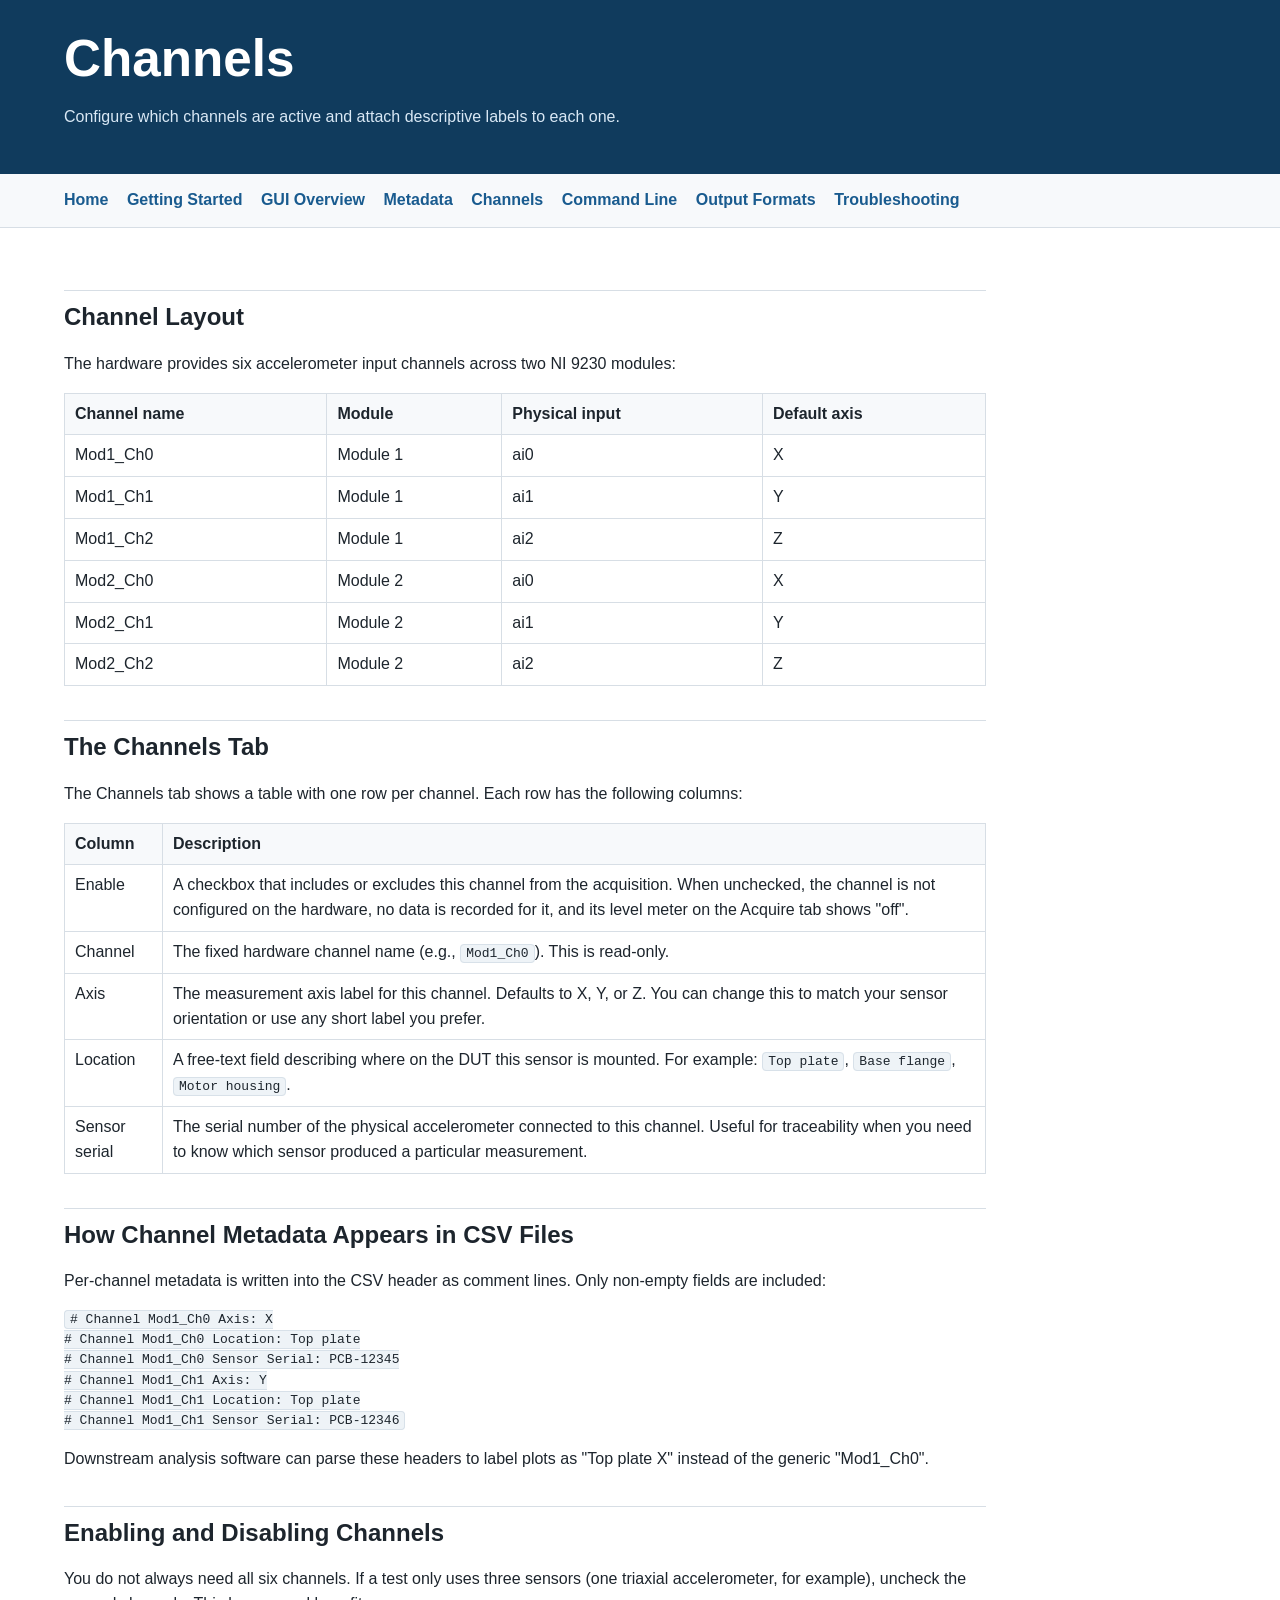
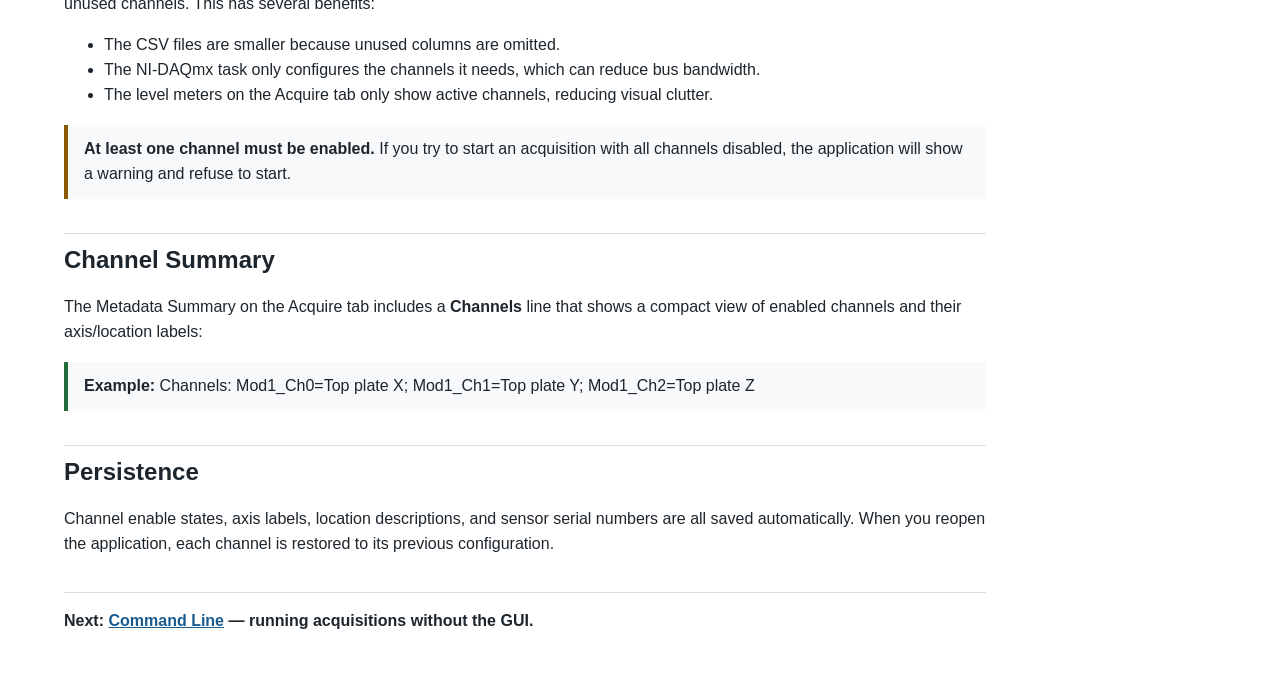
==== docs/manual/channels.html @ 4ba175af "Added HDF5 output format" ====
<!DOCTYPE html>
<html lang="en">
<head>
  <meta charset="utf-8">
  <meta name="viewport" content="width=device-width, initial-scale=1">
  <title>Channels &mdash; Vibetest DAQ Manual</title>
  <link rel="stylesheet" href="manual.css">
</head>
<body>

<header>
  <h1>Channels</h1>
  <p>Configure which channels are active and attach descriptive labels to each one.</p>
</header>

<nav>
  <a href="index.html">Home</a>
  <a href="getting-started.html">Getting Started</a>
  <a href="gui-overview.html">GUI Overview</a>
  <a href="metadata.html">Metadata</a>
  <a href="channels.html">Channels</a>
  <a href="cli.html">Command Line</a>
  <a href="csv-format.html">Output Formats</a>
  <a href="troubleshooting.html">Troubleshooting</a>
</nav>

<main>

<h2>Channel Layout</h2>

<p>The hardware provides six accelerometer input channels across two NI&nbsp;9230
modules:</p>

<table>
  <tr><th>Channel name</th><th>Module</th><th>Physical input</th><th>Default axis</th></tr>
  <tr><td>Mod1_Ch0</td><td>Module 1</td><td>ai0</td><td>X</td></tr>
  <tr><td>Mod1_Ch1</td><td>Module 1</td><td>ai1</td><td>Y</td></tr>
  <tr><td>Mod1_Ch2</td><td>Module 1</td><td>ai2</td><td>Z</td></tr>
  <tr><td>Mod2_Ch0</td><td>Module 2</td><td>ai0</td><td>X</td></tr>
  <tr><td>Mod2_Ch1</td><td>Module 2</td><td>ai1</td><td>Y</td></tr>
  <tr><td>Mod2_Ch2</td><td>Module 2</td><td>ai2</td><td>Z</td></tr>
</table>

<h2>The Channels Tab</h2>

<p>The Channels tab shows a table with one row per channel. Each row has the
following columns:</p>

<table>
  <tr><th>Column</th><th>Description</th></tr>
  <tr>
    <td>Enable</td>
    <td>A checkbox that includes or excludes this channel from the acquisition. When
        unchecked, the channel is not configured on the hardware, no data is recorded
        for it, and its level meter on the Acquire tab shows "off".</td>
  </tr>
  <tr>
    <td>Channel</td>
    <td>The fixed hardware channel name (e.g., <code>Mod1_Ch0</code>). This is
        read-only.</td>
  </tr>
  <tr>
    <td>Axis</td>
    <td>The measurement axis label for this channel. Defaults to X, Y, or Z. You can
        change this to match your sensor orientation or use any short label you
        prefer.</td>
  </tr>
  <tr>
    <td>Location</td>
    <td>A free-text field describing where on the DUT this sensor is mounted. For
        example: <code>Top plate</code>, <code>Base flange</code>,
        <code>Motor housing</code>.</td>
  </tr>
  <tr>
    <td>Sensor serial</td>
    <td>The serial number of the physical accelerometer connected to this channel.
        Useful for traceability when you need to know which sensor produced a
        particular measurement.</td>
  </tr>
</table>

<h2>How Channel Metadata Appears in CSV Files</h2>

<p>Per-channel metadata is written into the CSV header as comment lines. Only
non-empty fields are included:</p>

<pre><code># Channel Mod1_Ch0 Axis: X
# Channel Mod1_Ch0 Location: Top plate
# Channel Mod1_Ch0 Sensor Serial: PCB-12345
# Channel Mod1_Ch1 Axis: Y
# Channel Mod1_Ch1 Location: Top plate
# Channel Mod1_Ch1 Sensor Serial: PCB-12346</code></pre>

<p>Downstream analysis software can parse these headers to label plots as "Top
plate X" instead of the generic "Mod1_Ch0".</p>

<h2>Enabling and Disabling Channels</h2>

<p>You do not always need all six channels. If a test only uses three sensors (one
triaxial accelerometer, for example), uncheck the unused channels. This has
several benefits:</p>

<ul>
  <li>The CSV files are smaller because unused columns are omitted.</li>
  <li>The NI-DAQmx task only configures the channels it needs, which can reduce
      bus bandwidth.</li>
  <li>The level meters on the Acquire tab only show active channels, reducing
      visual clutter.</li>
</ul>

<div class="warning">
  <strong>At least one channel must be enabled.</strong> If you try to start an
  acquisition with all channels disabled, the application will show a warning
  and refuse to start.
</div>

<h2>Channel Summary</h2>

<p>The Metadata Summary on the Acquire tab includes a <strong>Channels</strong> line
that shows a compact view of enabled channels and their axis/location labels:</p>

<div class="example">
  <strong>Example:</strong> Channels: Mod1_Ch0=Top plate X; Mod1_Ch1=Top plate Y; Mod1_Ch2=Top plate Z
</div>

<h2>Persistence</h2>

<p>Channel enable states, axis labels, location descriptions, and sensor serial
numbers are all saved automatically. When you reopen the application, each channel
is restored to its previous configuration.</p>

<div class="next">
  Next: <a href="cli.html">Command Line</a> &mdash; running acquisitions without the
  GUI.
</div>

</main>
</body>
</html>
---- docs/manual/manual.css ----
:root {
  color-scheme: light;
  --ink: #1d252d;
  --muted: #5e6b76;
  --line: #d7dee5;
  --panel: #f7f9fb;
  --accent: #195b8f;
  --accent-dark: #103b5d;
  --warn: #8a5a00;
  --ok: #236b3a;
  font-family: -apple-system, BlinkMacSystemFont, "Segoe UI", sans-serif;
}

* {
  box-sizing: border-box;
}

body {
  margin: 0;
  color: var(--ink);
  background: white;
  line-height: 1.55;
}

header {
  background: var(--accent-dark);
  color: white;
  padding: 28px clamp(18px, 5vw, 64px);
}

header p {
  max-width: 960px;
  color: #d9e8f5;
}

nav {
  border-bottom: 1px solid var(--line);
  background: var(--panel);
  padding: 10px clamp(18px, 5vw, 64px);
}

nav a {
  display: inline-block;
  margin: 4px 14px 4px 0;
  color: var(--accent);
  text-decoration: none;
  font-weight: 600;
}

main {
  max-width: 1050px;
  padding: 28px clamp(18px, 5vw, 64px) 56px;
}

h1, h2, h3 {
  line-height: 1.2;
}

h1 {
  margin: 0 0 8px;
  font-size: clamp(2rem, 5vw, 3.2rem);
}

h2 {
  margin-top: 34px;
  padding-top: 12px;
  border-top: 1px solid var(--line);
}

h3 {
  margin-top: 26px;
}

a {
  color: var(--accent);
}

code, kbd {
  background: #eef3f7;
  border: 1px solid #d8e1e9;
  border-radius: 4px;
  padding: 1px 5px;
}

table {
  border-collapse: collapse;
  width: 100%;
  margin: 16px 0;
}

th, td {
  border: 1px solid var(--line);
  padding: 8px 10px;
  text-align: left;
  vertical-align: top;
}

th {
  background: var(--panel);
}

.toc {
  columns: 2;
  column-gap: 36px;
}

.toc li {
  break-inside: avoid;
  margin: 0 0 8px;
}

.note, .warning, .example {
  border-left: 4px solid var(--accent);
  background: var(--panel);
  padding: 12px 16px;
  margin: 18px 0;
}

.warning {
  border-color: var(--warn);
}

.example {
  border-color: var(--ok);
}

.manual-figure {
  margin: 22px 0;
}

.manual-figure img {
  display: block;
  max-width: 100%;
  height: auto;
  border: 1px solid var(--line);
  background: white;
}

.manual-figure figcaption {
  color: var(--muted);
  font-size: 0.95rem;
  margin-top: 8px;
}

.next {
  margin-top: 36px;
  padding-top: 16px;
  border-top: 1px solid var(--line);
  font-weight: 600;
}

@media (max-width: 720px) {
  .toc {
    columns: 1;
  }
}
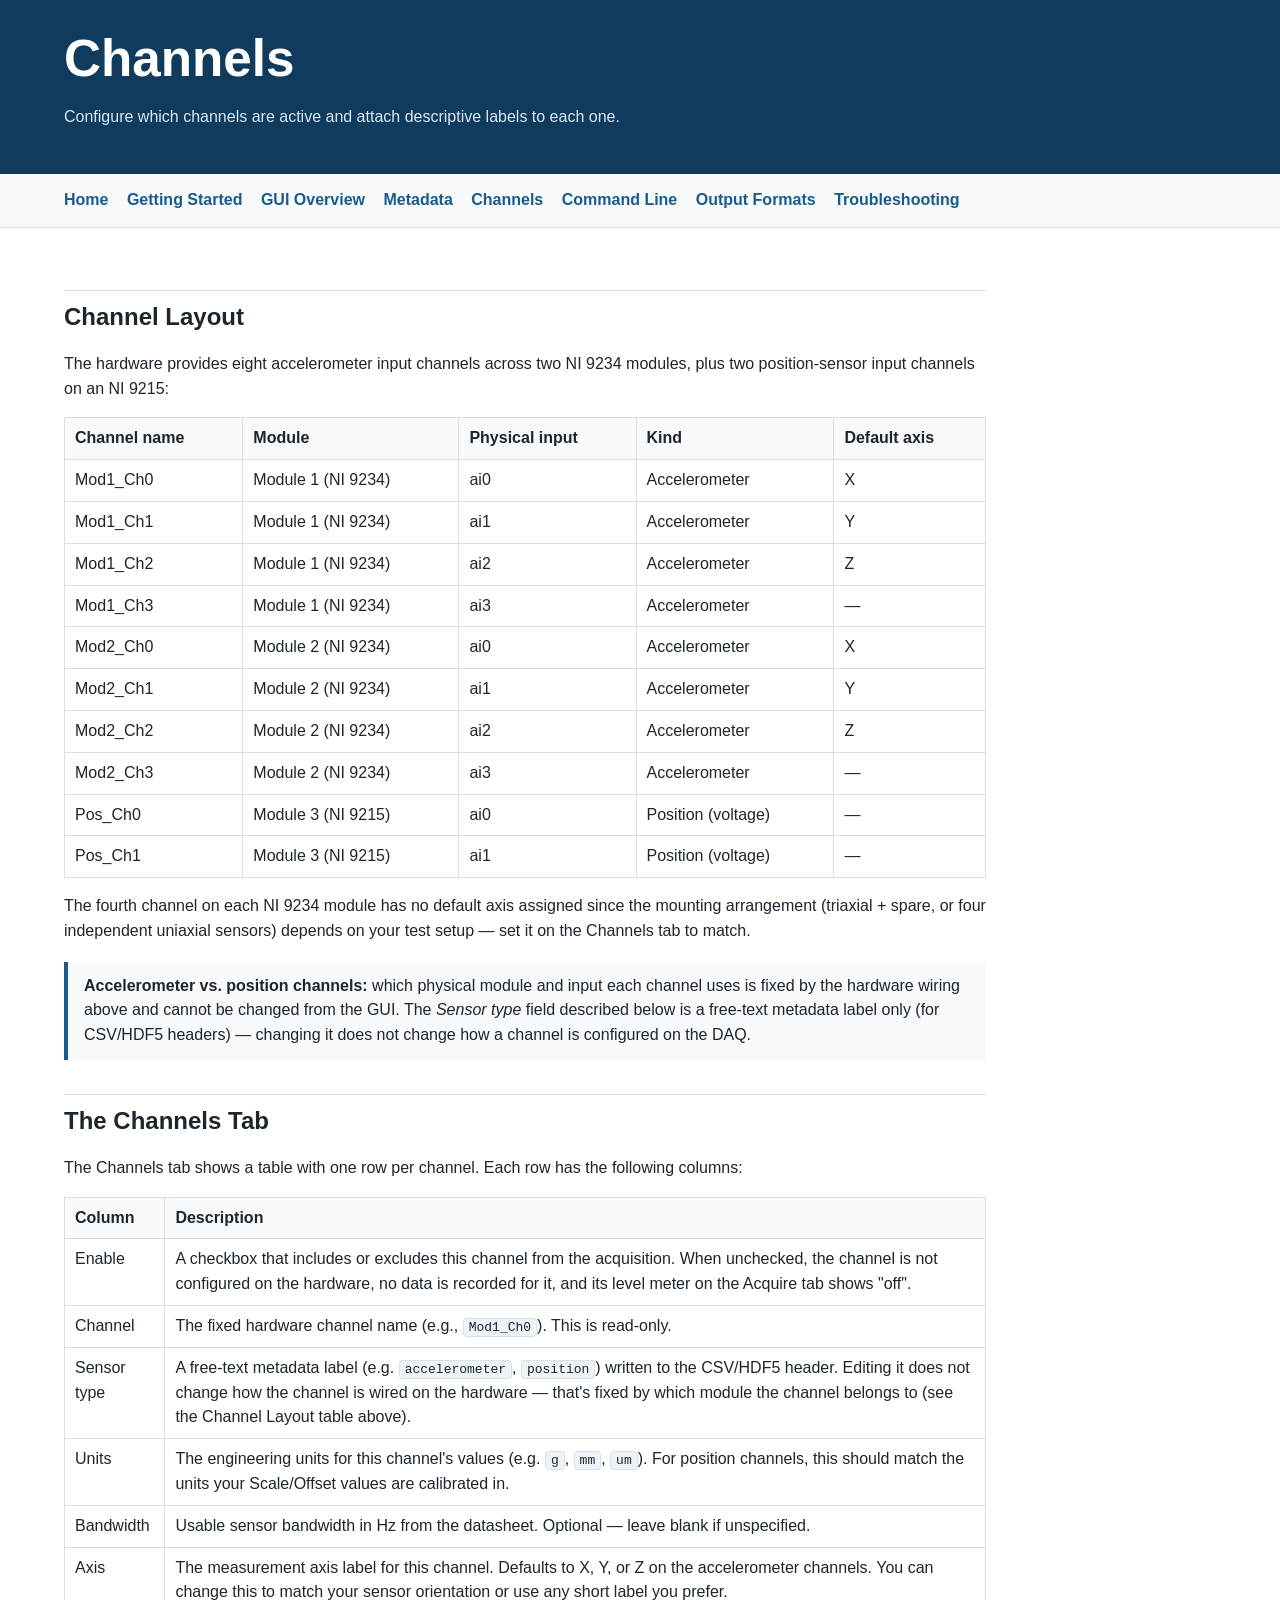
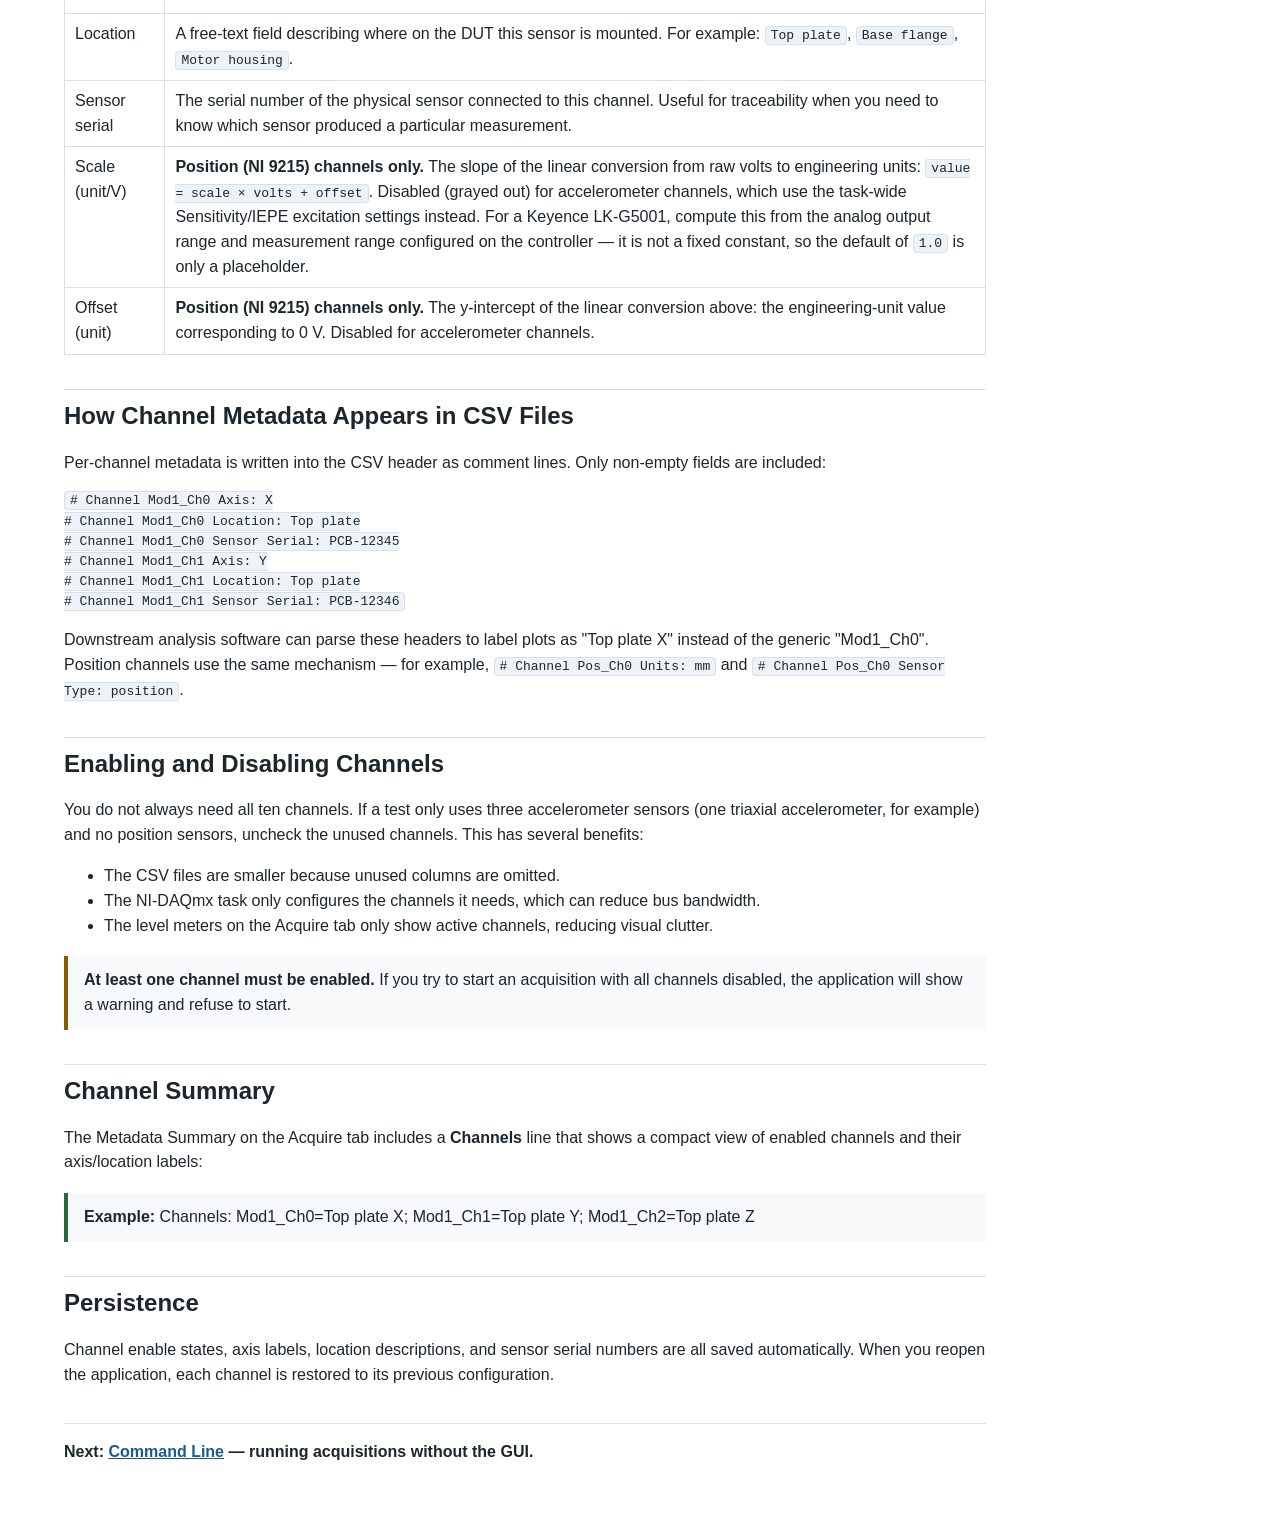
==== commit 78c30709: "Hardware update" ====
--- a/docs/manual/channels.html
+++ b/docs/manual/channels.html
@@ -28,18 +28,34 @@
 
 <h2>Channel Layout</h2>
 
-<p>The hardware provides six accelerometer input channels across two NI&nbsp;9230
-modules:</p>
+<p>The hardware provides eight accelerometer input channels across two NI&nbsp;9234
+modules, plus two position-sensor input channels on an NI&nbsp;9215:</p>
 
 <table>
-  <tr><th>Channel name</th><th>Module</th><th>Physical input</th><th>Default axis</th></tr>
-  <tr><td>Mod1_Ch0</td><td>Module 1</td><td>ai0</td><td>X</td></tr>
-  <tr><td>Mod1_Ch1</td><td>Module 1</td><td>ai1</td><td>Y</td></tr>
-  <tr><td>Mod1_Ch2</td><td>Module 1</td><td>ai2</td><td>Z</td></tr>
-  <tr><td>Mod2_Ch0</td><td>Module 2</td><td>ai0</td><td>X</td></tr>
-  <tr><td>Mod2_Ch1</td><td>Module 2</td><td>ai1</td><td>Y</td></tr>
-  <tr><td>Mod2_Ch2</td><td>Module 2</td><td>ai2</td><td>Z</td></tr>
+  <tr><th>Channel name</th><th>Module</th><th>Physical input</th><th>Kind</th><th>Default axis</th></tr>
+  <tr><td>Mod1_Ch0</td><td>Module 1 (NI 9234)</td><td>ai0</td><td>Accelerometer</td><td>X</td></tr>
+  <tr><td>Mod1_Ch1</td><td>Module 1 (NI 9234)</td><td>ai1</td><td>Accelerometer</td><td>Y</td></tr>
+  <tr><td>Mod1_Ch2</td><td>Module 1 (NI 9234)</td><td>ai2</td><td>Accelerometer</td><td>Z</td></tr>
+  <tr><td>Mod1_Ch3</td><td>Module 1 (NI 9234)</td><td>ai3</td><td>Accelerometer</td><td>&mdash;</td></tr>
+  <tr><td>Mod2_Ch0</td><td>Module 2 (NI 9234)</td><td>ai0</td><td>Accelerometer</td><td>X</td></tr>
+  <tr><td>Mod2_Ch1</td><td>Module 2 (NI 9234)</td><td>ai1</td><td>Accelerometer</td><td>Y</td></tr>
+  <tr><td>Mod2_Ch2</td><td>Module 2 (NI 9234)</td><td>ai2</td><td>Accelerometer</td><td>Z</td></tr>
+  <tr><td>Mod2_Ch3</td><td>Module 2 (NI 9234)</td><td>ai3</td><td>Accelerometer</td><td>&mdash;</td></tr>
+  <tr><td>Pos_Ch0</td><td>Module 3 (NI 9215)</td><td>ai0</td><td>Position (voltage)</td><td>&mdash;</td></tr>
+  <tr><td>Pos_Ch1</td><td>Module 3 (NI 9215)</td><td>ai1</td><td>Position (voltage)</td><td>&mdash;</td></tr>
 </table>
+
+<p>The fourth channel on each NI&nbsp;9234 module has no default axis assigned since
+the mounting arrangement (triaxial + spare, or four independent uniaxial sensors)
+depends on your test setup &mdash; set it on the Channels tab to match.</p>
+
+<div class="note">
+  <strong>Accelerometer vs. position channels:</strong> which physical module and
+  input each channel uses is fixed by the hardware wiring above and cannot be changed
+  from the GUI. The <em>Sensor type</em> field described below is a free-text metadata
+  label only (for CSV/HDF5 headers) &mdash; changing it does not change how a channel
+  is configured on the DAQ.
+</div>
 
 <h2>The Channels Tab</h2>
 
@@ -60,10 +76,28 @@
         read-only.</td>
   </tr>
   <tr>
+    <td>Sensor type</td>
+    <td>A free-text metadata label (e.g. <code>accelerometer</code>,
+        <code>position</code>) written to the CSV/HDF5 header. Editing it does not
+        change how the channel is wired on the hardware &mdash; that's fixed by which
+        module the channel belongs to (see the Channel Layout table above).</td>
+  </tr>
+  <tr>
+    <td>Units</td>
+    <td>The engineering units for this channel's values (e.g. <code>g</code>,
+        <code>mm</code>, <code>um</code>). For position channels, this should match
+        the units your Scale/Offset values are calibrated in.</td>
+  </tr>
+  <tr>
+    <td>Bandwidth</td>
+    <td>Usable sensor bandwidth in Hz from the datasheet. Optional &mdash; leave blank
+        if unspecified.</td>
+  </tr>
+  <tr>
     <td>Axis</td>
-    <td>The measurement axis label for this channel. Defaults to X, Y, or Z. You can
-        change this to match your sensor orientation or use any short label you
-        prefer.</td>
+    <td>The measurement axis label for this channel. Defaults to X, Y, or Z on the
+        accelerometer channels. You can change this to match your sensor orientation
+        or use any short label you prefer.</td>
   </tr>
   <tr>
     <td>Location</td>
@@ -73,9 +107,25 @@
   </tr>
   <tr>
     <td>Sensor serial</td>
-    <td>The serial number of the physical accelerometer connected to this channel.
-        Useful for traceability when you need to know which sensor produced a
-        particular measurement.</td>
+    <td>The serial number of the physical sensor connected to this channel. Useful
+        for traceability when you need to know which sensor produced a particular
+        measurement.</td>
+  </tr>
+  <tr>
+    <td>Scale (unit/V)</td>
+    <td><strong>Position (NI 9215) channels only.</strong> The slope of the linear
+        conversion from raw volts to engineering units: <code>value = scale &times;
+        volts + offset</code>. Disabled (grayed out) for accelerometer channels,
+        which use the task-wide Sensitivity/IEPE excitation settings instead. For a
+        Keyence LK-G5001, compute this from the analog output range and measurement
+        range configured on the controller &mdash; it is not a fixed constant, so the
+        default of <code>1.0</code> is only a placeholder.</td>
+  </tr>
+  <tr>
+    <td>Offset (unit)</td>
+    <td><strong>Position (NI 9215) channels only.</strong> The y-intercept of the
+        linear conversion above: the engineering-unit value corresponding to 0&nbsp;V.
+        Disabled for accelerometer channels.</td>
   </tr>
 </table>
 
@@ -92,13 +142,15 @@
 # Channel Mod1_Ch1 Sensor Serial: PCB-12346</code></pre>
 
 <p>Downstream analysis software can parse these headers to label plots as "Top
-plate X" instead of the generic "Mod1_Ch0".</p>
+plate X" instead of the generic "Mod1_Ch0". Position channels use the same
+mechanism &mdash; for example, <code># Channel Pos_Ch0 Units: mm</code> and
+<code># Channel Pos_Ch0 Sensor Type: position</code>.</p>
 
 <h2>Enabling and Disabling Channels</h2>
 
-<p>You do not always need all six channels. If a test only uses three sensors (one
-triaxial accelerometer, for example), uncheck the unused channels. This has
-several benefits:</p>
+<p>You do not always need all ten channels. If a test only uses three accelerometer
+sensors (one triaxial accelerometer, for example) and no position sensors, uncheck the
+unused channels. This has several benefits:</p>
 
 <ul>
   <li>The CSV files are smaller because unused columns are omitted.</li>
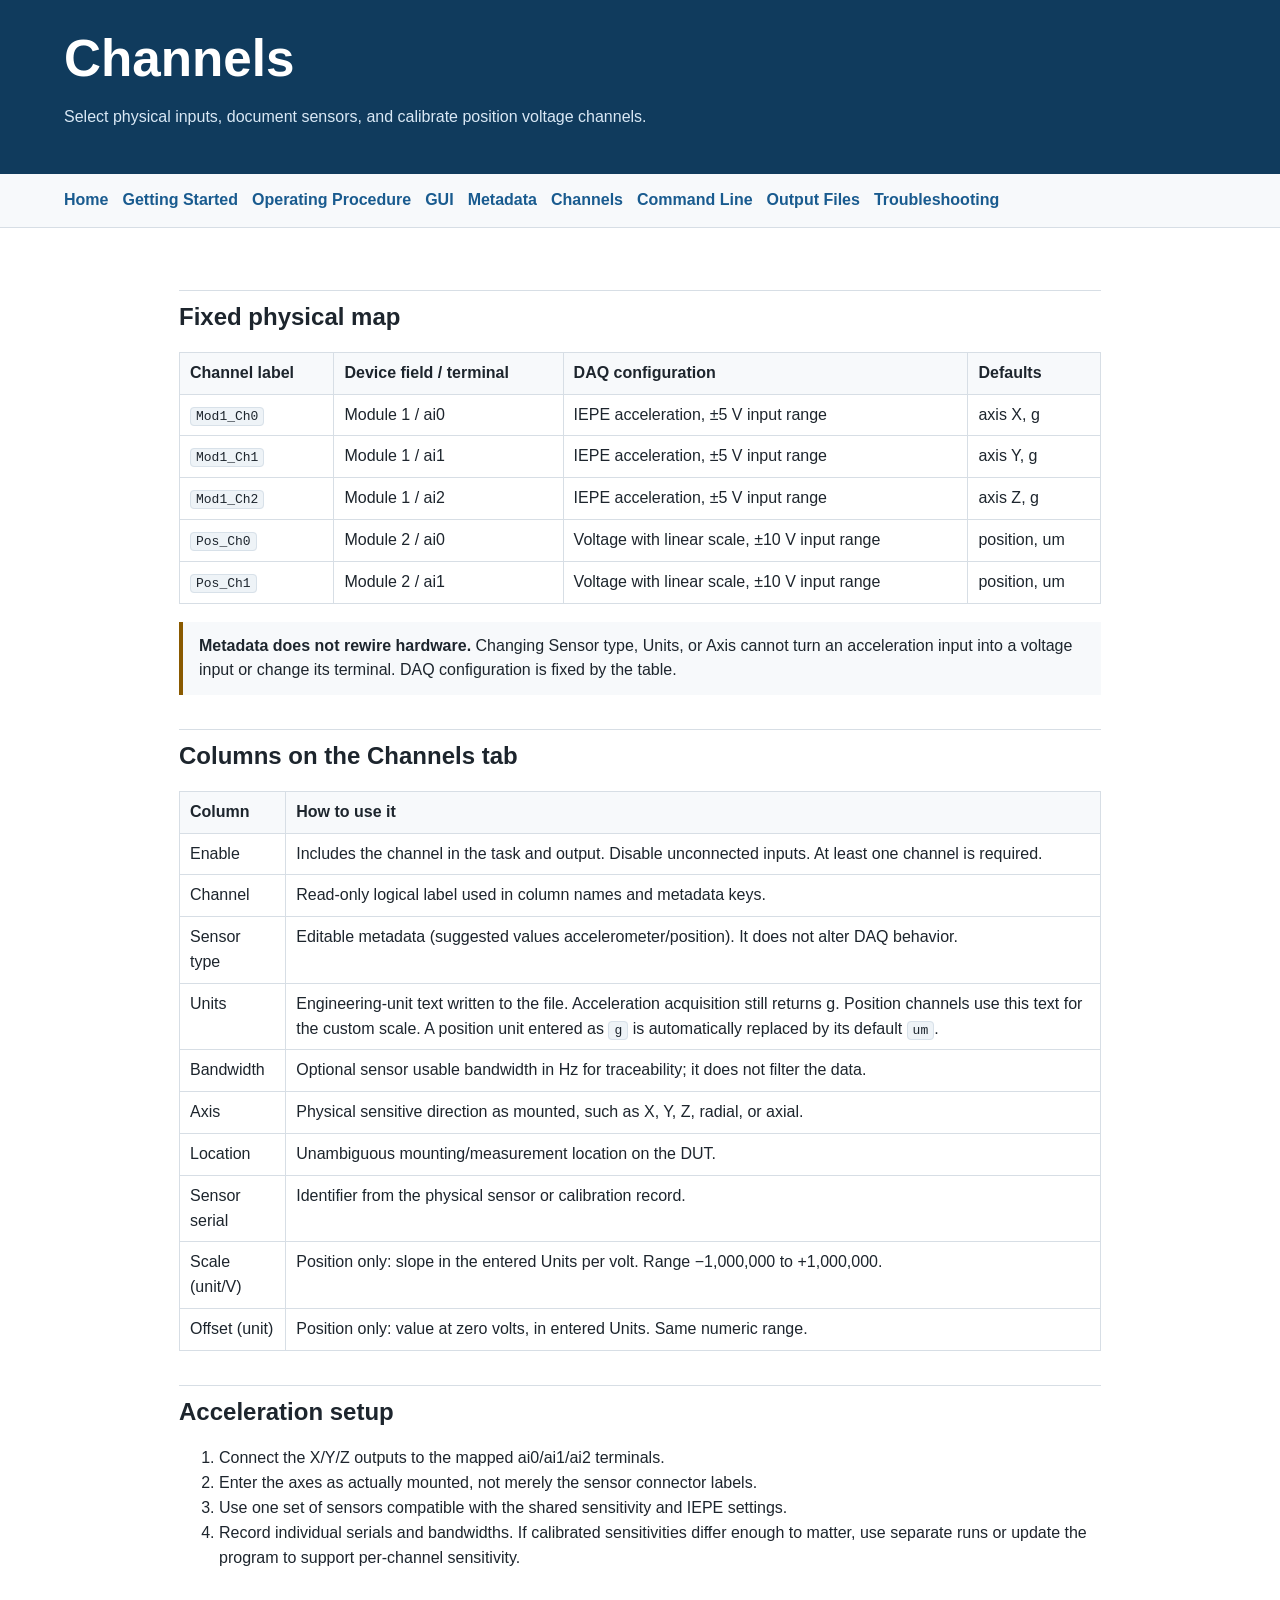
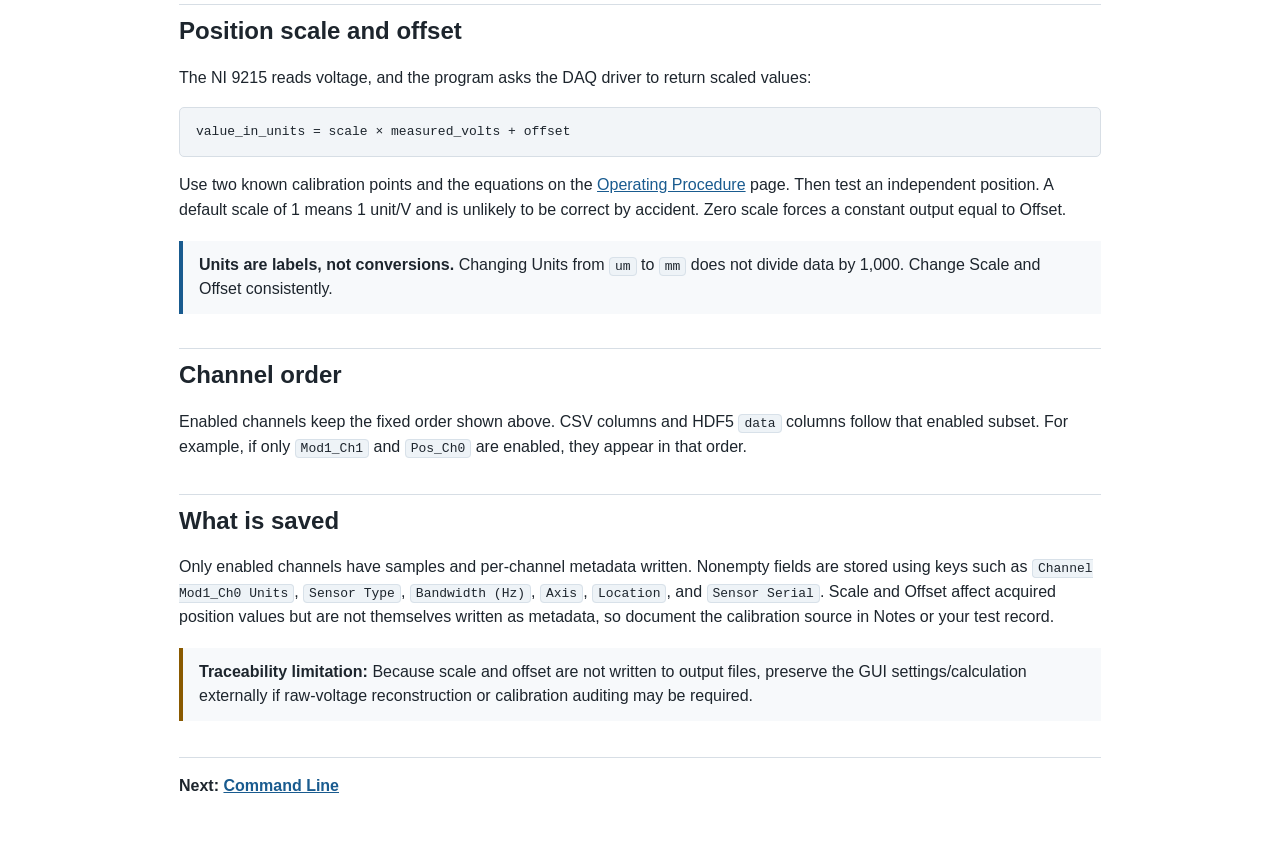
==== commit 87f65934: "docs: overhaul DAQ user manual" ====
--- a/docs/manual/channels.html
+++ b/docs/manual/channels.html
@@ -1,191 +1,35 @@
 <!DOCTYPE html>
-<html lang="en">
-<head>
-  <meta charset="utf-8">
-  <meta name="viewport" content="width=device-width, initial-scale=1">
-  <title>Channels &mdash; Vibetest DAQ Manual</title>
-  <link rel="stylesheet" href="manual.css">
-</head>
-<body>
+<html lang="en"><head><meta charset="utf-8"><meta name="viewport" content="width=device-width, initial-scale=1"><title>Channels — Vibetest DAQ Manual</title><link rel="stylesheet" href="manual.css"></head><body>
+<header><h1>Channels</h1><p>Select physical inputs, document sensors, and calibrate position voltage channels.</p></header>
+<nav><a href="index.html">Home</a><a href="getting-started.html">Getting Started</a><a href="workflow.html">Operating Procedure</a><a href="gui-overview.html">GUI</a><a href="metadata.html">Metadata</a><a href="channels.html">Channels</a><a href="cli.html">Command Line</a><a href="csv-format.html">Output Files</a><a href="troubleshooting.html">Troubleshooting</a></nav>
+<main>
+<h2>Fixed physical map</h2>
+<table><tr><th>Channel label</th><th>Device field / terminal</th><th>DAQ configuration</th><th>Defaults</th></tr>
+<tr><td><code>Mod1_Ch0</code></td><td>Module 1 / ai0</td><td>IEPE acceleration, ±5 V input range</td><td>axis X, g</td></tr><tr><td><code>Mod1_Ch1</code></td><td>Module 1 / ai1</td><td>IEPE acceleration, ±5 V input range</td><td>axis Y, g</td></tr><tr><td><code>Mod1_Ch2</code></td><td>Module 1 / ai2</td><td>IEPE acceleration, ±5 V input range</td><td>axis Z, g</td></tr><tr><td><code>Pos_Ch0</code></td><td>Module 2 / ai0</td><td>Voltage with linear scale, ±10 V input range</td><td>position, um</td></tr><tr><td><code>Pos_Ch1</code></td><td>Module 2 / ai1</td><td>Voltage with linear scale, ±10 V input range</td><td>position, um</td></tr></table>
+<div class="warning"><strong>Metadata does not rewire hardware.</strong> Changing Sensor type, Units, or Axis cannot turn an acceleration input into a voltage input or change its terminal. DAQ configuration is fixed by the table.</div>
 
-<header>
-  <h1>Channels</h1>
-  <p>Configure which channels are active and attach descriptive labels to each one.</p>
-</header>
+<h2>Columns on the Channels tab</h2>
+<table><tr><th>Column</th><th>How to use it</th></tr>
+<tr><td>Enable</td><td>Includes the channel in the task and output. Disable unconnected inputs. At least one channel is required.</td></tr>
+<tr><td>Channel</td><td>Read-only logical label used in column names and metadata keys.</td></tr>
+<tr><td>Sensor type</td><td>Editable metadata (suggested values accelerometer/position). It does not alter DAQ behavior.</td></tr>
+<tr><td>Units</td><td>Engineering-unit text written to the file. Acceleration acquisition still returns g. Position channels use this text for the custom scale. A position unit entered as <code>g</code> is automatically replaced by its default <code>um</code>.</td></tr>
+<tr><td>Bandwidth</td><td>Optional sensor usable bandwidth in Hz for traceability; it does not filter the data.</td></tr>
+<tr><td>Axis</td><td>Physical sensitive direction as mounted, such as X, Y, Z, radial, or axial.</td></tr>
+<tr><td>Location</td><td>Unambiguous mounting/measurement location on the DUT.</td></tr>
+<tr><td>Sensor serial</td><td>Identifier from the physical sensor or calibration record.</td></tr>
+<tr><td>Scale (unit/V)</td><td>Position only: slope in the entered Units per volt. Range −1,000,000 to +1,000,000.</td></tr>
+<tr><td>Offset (unit)</td><td>Position only: value at zero volts, in entered Units. Same numeric range.</td></tr></table>
 
-<nav>
-  <a href="index.html">Home</a>
-  <a href="getting-started.html">Getting Started</a>
-  <a href="gui-overview.html">GUI Overview</a>
-  <a href="metadata.html">Metadata</a>
-  <a href="channels.html">Channels</a>
-  <a href="cli.html">Command Line</a>
-  <a href="csv-format.html">Output Formats</a>
-  <a href="troubleshooting.html">Troubleshooting</a>
-</nav>
+<h2>Acceleration setup</h2><ol><li>Connect the X/Y/Z outputs to the mapped ai0/ai1/ai2 terminals.</li><li>Enter the axes as actually mounted, not merely the sensor connector labels.</li><li>Use one set of sensors compatible with the shared sensitivity and IEPE settings.</li><li>Record individual serials and bandwidths. If calibrated sensitivities differ enough to matter, use separate runs or update the program to support per-channel sensitivity.</li></ol>
 
-<main>
+<h2>Position scale and offset</h2><p>The NI 9215 reads voltage, and the program asks the DAQ driver to return scaled values:</p><pre><code>value_in_units = scale × measured_volts + offset</code></pre>
+<p>Use two known calibration points and the equations on the <a href="workflow.html">Operating Procedure</a> page. Then test an independent position. A default scale of 1 means 1 unit/V and is unlikely to be correct by accident. Zero scale forces a constant output equal to Offset.</p>
+<div class="note"><strong>Units are labels, not conversions.</strong> Changing Units from <code>um</code> to <code>mm</code> does not divide data by 1,000. Change Scale and Offset consistently.</div>
 
-<h2>Channel Layout</h2>
+<h2>Channel order</h2><p>Enabled channels keep the fixed order shown above. CSV columns and HDF5 <code>data</code> columns follow that enabled subset. For example, if only <code>Mod1_Ch1</code> and <code>Pos_Ch0</code> are enabled, they appear in that order.</p>
 
-<p>The hardware provides eight accelerometer input channels across two NI&nbsp;9234
-modules, plus two position-sensor input channels on an NI&nbsp;9215:</p>
-
-<table>
-  <tr><th>Channel name</th><th>Module</th><th>Physical input</th><th>Kind</th><th>Default axis</th></tr>
-  <tr><td>Mod1_Ch0</td><td>Module 1 (NI 9234)</td><td>ai0</td><td>Accelerometer</td><td>X</td></tr>
-  <tr><td>Mod1_Ch1</td><td>Module 1 (NI 9234)</td><td>ai1</td><td>Accelerometer</td><td>Y</td></tr>
-  <tr><td>Mod1_Ch2</td><td>Module 1 (NI 9234)</td><td>ai2</td><td>Accelerometer</td><td>Z</td></tr>
-  <tr><td>Mod1_Ch3</td><td>Module 1 (NI 9234)</td><td>ai3</td><td>Accelerometer</td><td>&mdash;</td></tr>
-  <tr><td>Mod2_Ch0</td><td>Module 2 (NI 9234)</td><td>ai0</td><td>Accelerometer</td><td>X</td></tr>
-  <tr><td>Mod2_Ch1</td><td>Module 2 (NI 9234)</td><td>ai1</td><td>Accelerometer</td><td>Y</td></tr>
-  <tr><td>Mod2_Ch2</td><td>Module 2 (NI 9234)</td><td>ai2</td><td>Accelerometer</td><td>Z</td></tr>
-  <tr><td>Mod2_Ch3</td><td>Module 2 (NI 9234)</td><td>ai3</td><td>Accelerometer</td><td>&mdash;</td></tr>
-  <tr><td>Pos_Ch0</td><td>Module 3 (NI 9215)</td><td>ai0</td><td>Position (voltage)</td><td>&mdash;</td></tr>
-  <tr><td>Pos_Ch1</td><td>Module 3 (NI 9215)</td><td>ai1</td><td>Position (voltage)</td><td>&mdash;</td></tr>
-</table>
-
-<p>The fourth channel on each NI&nbsp;9234 module has no default axis assigned since
-the mounting arrangement (triaxial + spare, or four independent uniaxial sensors)
-depends on your test setup &mdash; set it on the Channels tab to match.</p>
-
-<div class="note">
-  <strong>Accelerometer vs. position channels:</strong> which physical module and
-  input each channel uses is fixed by the hardware wiring above and cannot be changed
-  from the GUI. The <em>Sensor type</em> field described below is a free-text metadata
-  label only (for CSV/HDF5 headers) &mdash; changing it does not change how a channel
-  is configured on the DAQ.
-</div>
-
-<h2>The Channels Tab</h2>
-
-<p>The Channels tab shows a table with one row per channel. Each row has the
-following columns:</p>
-
-<table>
-  <tr><th>Column</th><th>Description</th></tr>
-  <tr>
-    <td>Enable</td>
-    <td>A checkbox that includes or excludes this channel from the acquisition. When
-        unchecked, the channel is not configured on the hardware, no data is recorded
-        for it, and its level meter on the Acquire tab shows "off".</td>
-  </tr>
-  <tr>
-    <td>Channel</td>
-    <td>The fixed hardware channel name (e.g., <code>Mod1_Ch0</code>). This is
-        read-only.</td>
-  </tr>
-  <tr>
-    <td>Sensor type</td>
-    <td>A free-text metadata label (e.g. <code>accelerometer</code>,
-        <code>position</code>) written to the CSV/HDF5 header. Editing it does not
-        change how the channel is wired on the hardware &mdash; that's fixed by which
-        module the channel belongs to (see the Channel Layout table above).</td>
-  </tr>
-  <tr>
-    <td>Units</td>
-    <td>The engineering units for this channel's values (e.g. <code>g</code>,
-        <code>mm</code>, <code>um</code>). For position channels, this should match
-        the units your Scale/Offset values are calibrated in.</td>
-  </tr>
-  <tr>
-    <td>Bandwidth</td>
-    <td>Usable sensor bandwidth in Hz from the datasheet. Optional &mdash; leave blank
-        if unspecified.</td>
-  </tr>
-  <tr>
-    <td>Axis</td>
-    <td>The measurement axis label for this channel. Defaults to X, Y, or Z on the
-        accelerometer channels. You can change this to match your sensor orientation
-        or use any short label you prefer.</td>
-  </tr>
-  <tr>
-    <td>Location</td>
-    <td>A free-text field describing where on the DUT this sensor is mounted. For
-        example: <code>Top plate</code>, <code>Base flange</code>,
-        <code>Motor housing</code>.</td>
-  </tr>
-  <tr>
-    <td>Sensor serial</td>
-    <td>The serial number of the physical sensor connected to this channel. Useful
-        for traceability when you need to know which sensor produced a particular
-        measurement.</td>
-  </tr>
-  <tr>
-    <td>Scale (unit/V)</td>
-    <td><strong>Position (NI 9215) channels only.</strong> The slope of the linear
-        conversion from raw volts to engineering units: <code>value = scale &times;
-        volts + offset</code>. Disabled (grayed out) for accelerometer channels,
-        which use the task-wide Sensitivity/IEPE excitation settings instead. For a
-        Keyence LK-G5001, compute this from the analog output range and measurement
-        range configured on the controller &mdash; it is not a fixed constant, so the
-        default of <code>1.0</code> is only a placeholder.</td>
-  </tr>
-  <tr>
-    <td>Offset (unit)</td>
-    <td><strong>Position (NI 9215) channels only.</strong> The y-intercept of the
-        linear conversion above: the engineering-unit value corresponding to 0&nbsp;V.
-        Disabled for accelerometer channels.</td>
-  </tr>
-</table>
-
-<h2>How Channel Metadata Appears in CSV Files</h2>
-
-<p>Per-channel metadata is written into the CSV header as comment lines. Only
-non-empty fields are included:</p>
-
-<pre><code># Channel Mod1_Ch0 Axis: X
-# Channel Mod1_Ch0 Location: Top plate
-# Channel Mod1_Ch0 Sensor Serial: PCB-12345
-# Channel Mod1_Ch1 Axis: Y
-# Channel Mod1_Ch1 Location: Top plate
-# Channel Mod1_Ch1 Sensor Serial: PCB-12346</code></pre>
-
-<p>Downstream analysis software can parse these headers to label plots as "Top
-plate X" instead of the generic "Mod1_Ch0". Position channels use the same
-mechanism &mdash; for example, <code># Channel Pos_Ch0 Units: mm</code> and
-<code># Channel Pos_Ch0 Sensor Type: position</code>.</p>
-
-<h2>Enabling and Disabling Channels</h2>
-
-<p>You do not always need all ten channels. If a test only uses three accelerometer
-sensors (one triaxial accelerometer, for example) and no position sensors, uncheck the
-unused channels. This has several benefits:</p>
-
-<ul>
-  <li>The CSV files are smaller because unused columns are omitted.</li>
-  <li>The NI-DAQmx task only configures the channels it needs, which can reduce
-      bus bandwidth.</li>
-  <li>The level meters on the Acquire tab only show active channels, reducing
-      visual clutter.</li>
-</ul>
-
-<div class="warning">
-  <strong>At least one channel must be enabled.</strong> If you try to start an
-  acquisition with all channels disabled, the application will show a warning
-  and refuse to start.
-</div>
-
-<h2>Channel Summary</h2>
-
-<p>The Metadata Summary on the Acquire tab includes a <strong>Channels</strong> line
-that shows a compact view of enabled channels and their axis/location labels:</p>
-
-<div class="example">
-  <strong>Example:</strong> Channels: Mod1_Ch0=Top plate X; Mod1_Ch1=Top plate Y; Mod1_Ch2=Top plate Z
-</div>
-
-<h2>Persistence</h2>
-
-<p>Channel enable states, axis labels, location descriptions, and sensor serial
-numbers are all saved automatically. When you reopen the application, each channel
-is restored to its previous configuration.</p>
-
-<div class="next">
-  Next: <a href="cli.html">Command Line</a> &mdash; running acquisitions without the
-  GUI.
-</div>
-
-</main>
-</body>
-</html>
+<h2>What is saved</h2><p>Only enabled channels have samples and per-channel metadata written. Nonempty fields are stored using keys such as <code>Channel Mod1_Ch0 Units</code>, <code>Sensor Type</code>, <code>Bandwidth (Hz)</code>, <code>Axis</code>, <code>Location</code>, and <code>Sensor Serial</code>. Scale and Offset affect acquired position values but are not themselves written as metadata, so document the calibration source in Notes or your test record.</p>
+<div class="warning"><strong>Traceability limitation:</strong> Because scale and offset are not written to output files, preserve the GUI settings/calculation externally if raw-voltage reconstruction or calibration auditing may be required.</div>
+<div class="next">Next: <a href="cli.html">Command Line</a></div>
+</main></body></html>
--- a/docs/manual/manual.css
+++ b/docs/manual/manual.css
@@ -49,6 +49,7 @@
 
 main {
   max-width: 1050px;
+  margin: 0 auto;
   padding: 28px clamp(18px, 5vw, 64px) 56px;
 }
 
@@ -80,6 +81,20 @@
   border: 1px solid #d8e1e9;
   border-radius: 4px;
   padding: 1px 5px;
+}
+
+pre {
+  overflow-x: auto;
+  background: #f2f5f8;
+  border: 1px solid var(--line);
+  border-radius: 5px;
+  padding: 14px 16px;
+}
+
+pre code {
+  border: 0;
+  padding: 0;
+  background: transparent;
 }
 
 table {
@@ -149,8 +164,26 @@
   font-weight: 600;
 }
 
+.checklist {
+  list-style: none;
+  padding-left: 0;
+}
+
+.checklist li::before {
+  content: "\2610";
+  display: inline-block;
+  width: 1.6em;
+  color: var(--accent-dark);
+  font-weight: 700;
+}
+
 @media (max-width: 720px) {
   .toc {
     columns: 1;
   }
+
+  table {
+    display: block;
+    overflow-x: auto;
+  }
 }
